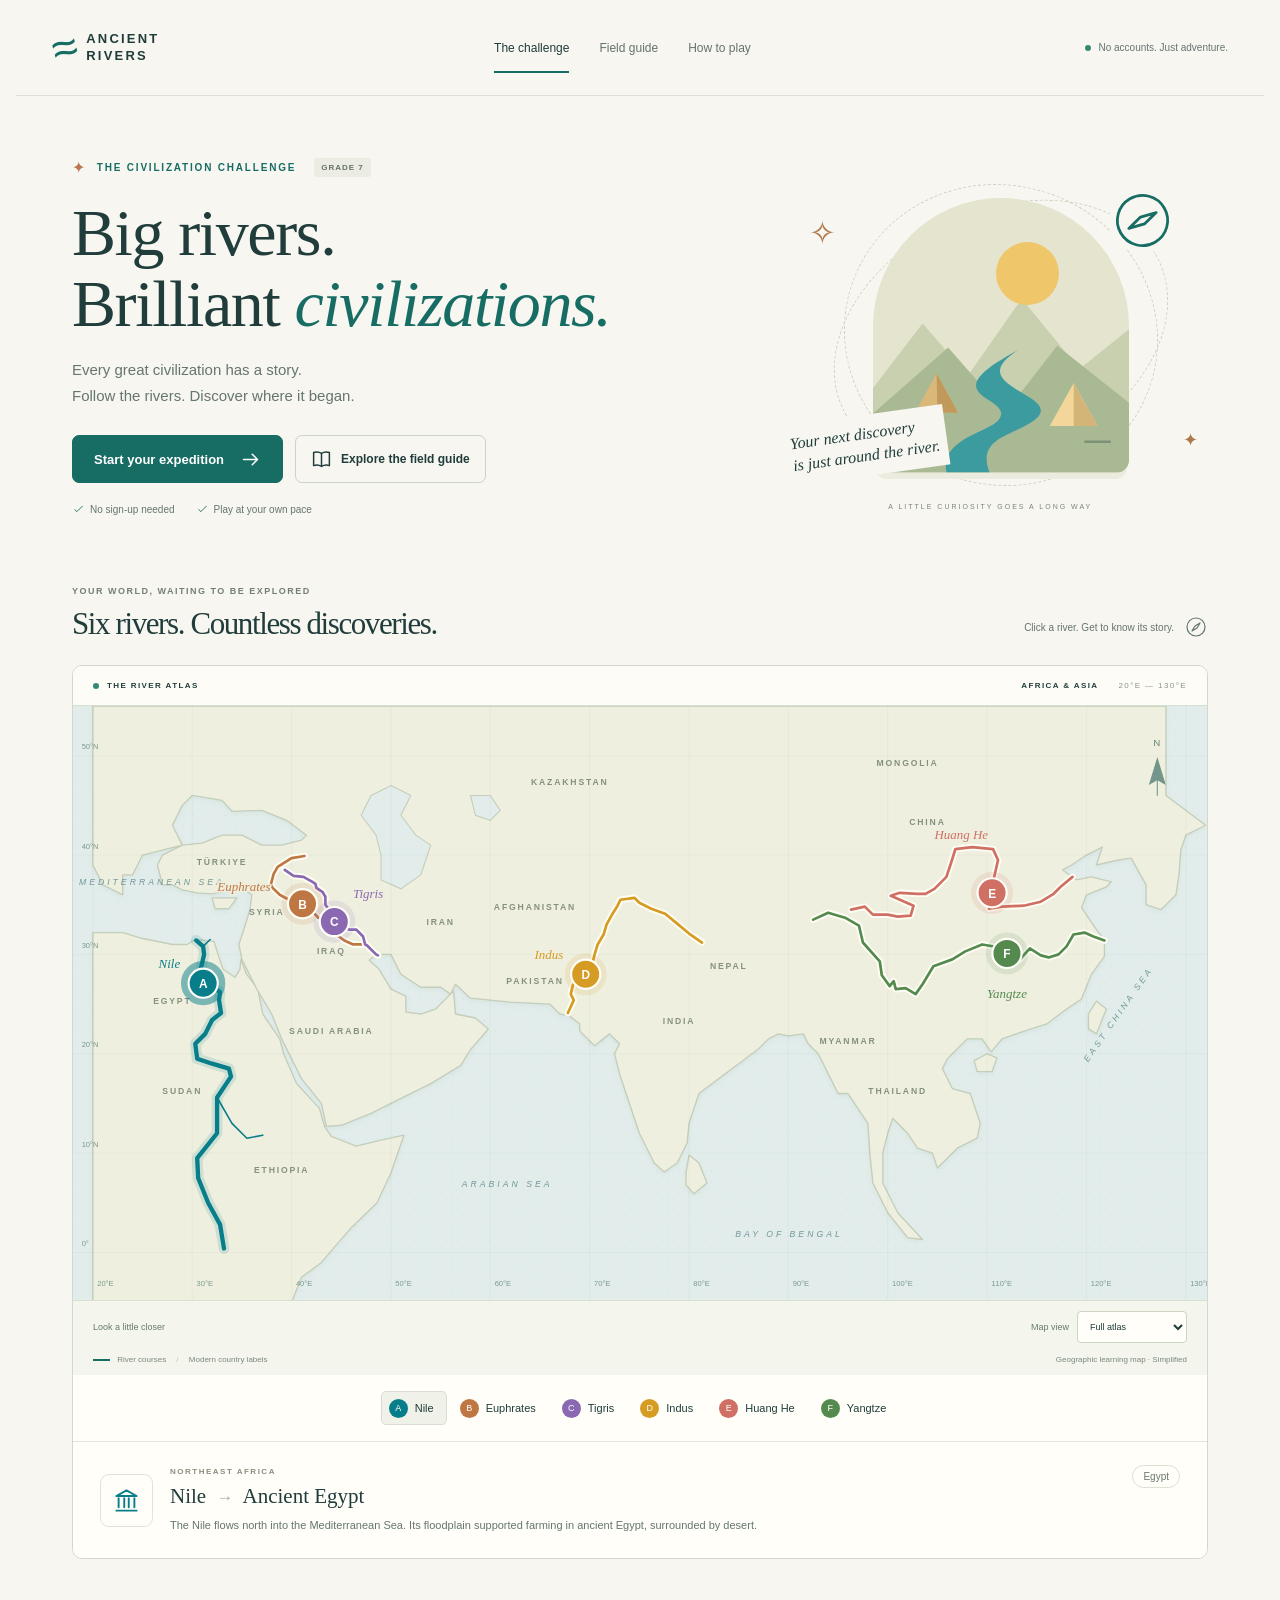
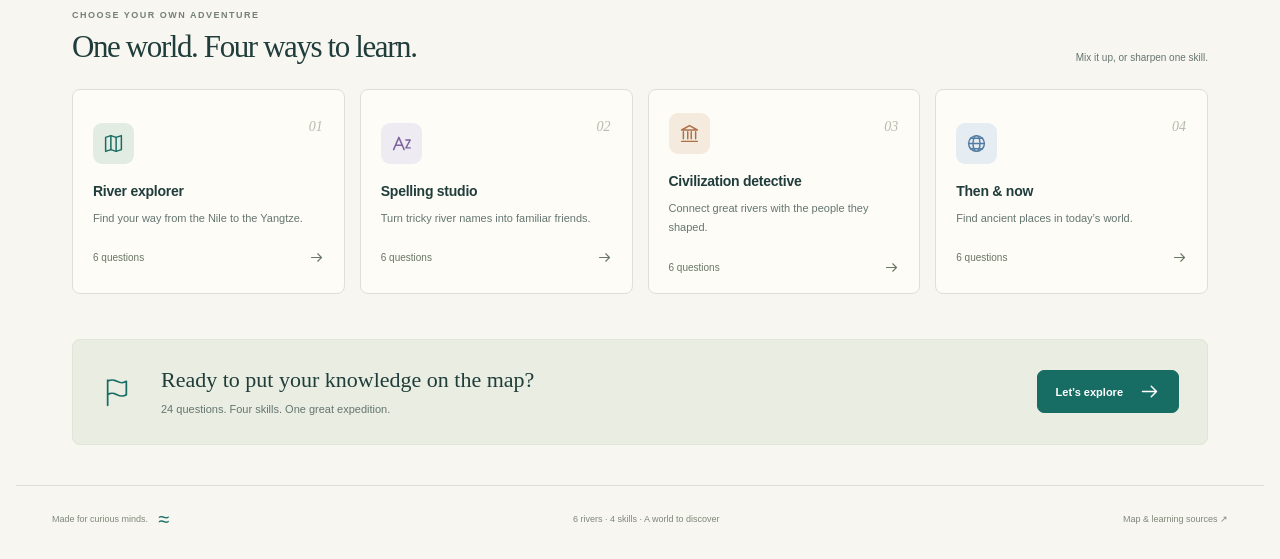
==== index.html @ 224154b9 "Add completed Ancient Rivers and Civilizations Challenge game" ====
<!doctype html>
<html lang="en">
<head>
  <meta charset="UTF-8">
  <meta name="viewport" content="width=device-width, initial-scale=1">
  <meta name="theme-color" content="#f7f6f0">
  <meta name="description" content="Explore six great rivers, discover ancient civilizations, and test your geography and spelling. A free, account-free challenge for middle school.">
  <title>Ancient Rivers · The Civilization Challenge</title>
  <link rel="icon" href="data:image/svg+xml,%3Csvg xmlns=%27http://www.w3.org/2000/svg%27 viewBox=%270 0 40 40%27%3E%3Crect width=%2740%27 height=%2740%27 rx=%279%27 fill=%27%23176d64%27/%3E%3Ctext x=%277%27 y=%2730%27 font-size=%2736%27 fill=%27white%27%3E≈%3C/text%3E%3C/svg%3E">
  <link rel="stylesheet" href="styles.css">
  <script src="data.js" defer></script>
  <script src="app.js" defer></script>
</head>
<body>
  <a class="skip-link" href="#main">Skip to content</a>
  <header class="site-header">
    <a class="brand" href="#home" aria-label="Ancient Rivers home"><span class="brand-mark" aria-hidden="true">≈</span><span>ANCIENT<span class="brand-bottom">RIVERS</span></span></a>
    <nav aria-label="Main navigation"><a href="#home" data-nav="home">The challenge</a><a href="#guide" data-nav="guide">Field guide</a><a href="#how" data-nav="how">How to play</a></nav>
    <span class="header-note"><span class="green-dot"></span>No accounts. Just adventure.</span>
  </header>
  <main id="main" tabindex="-1"></main>
  <footer class="site-footer"><span>Made for curious minds. <span class="footer-wave">≈</span></span><span>6 rivers · 4 skills · A world to discover</span><button class="text-button" id="sources-button">Map & learning sources ↗</button></footer>
  <dialog id="sources-dialog" aria-labelledby="sources-title"><button class="dialog-close" aria-label="Close sources">×</button><span class="eyebrow">THE EXPLORER’S NOTES</span><h2 id="sources-title">A little context matters.</h2><p>This learning map uses a longitude/latitude projection. Coastlines and river courses are hand-generalized for classroom use, not navigation. Country names mark approximate locations; they are not political boundaries.</p><p>Ancient civilizations did not share today’s country borders. Questions use specific river sections or sites when a river crosses several countries. Dates are approximate.</p><h3>Further reading & fact checking</h3><ul><li><a href="https://www.britannica.com/place/Nile-River" target="_blank" rel="noopener noreferrer">Encyclopaedia Britannica: Nile River</a></li><li><a href="https://www.britannica.com/place/Tigris-Euphrates-river-system" target="_blank" rel="noopener noreferrer">Britannica: Tigris–Euphrates river system</a></li><li><a href="https://www.britannica.com/place/Indus-River" target="_blank" rel="noopener noreferrer">Britannica: Indus River</a></li><li><a href="https://www.britannica.com/place/Yellow-River" target="_blank" rel="noopener noreferrer">Britannica: Yellow River (Huang He)</a></li><li><a href="https://www.britannica.com/place/Yangtze-River" target="_blank" rel="noopener noreferrer">Britannica: Yangtze River</a></li><li><a href="https://www.britannica.com/topic/Indus-civilization" target="_blank" rel="noopener noreferrer">Britannica: Indus civilization</a></li><li><a href="https://www.britannica.com/place/Mesopotamia-historical-region-Asia" target="_blank" rel="noopener noreferrer">Britannica: Mesopotamia</a></li></ul><p class="small">The game itself uses only local files. These optional reading links need internet access.</p></dialog>
  <dialog id="leave-dialog" aria-labelledby="leave-title"><h2 id="leave-title">Leave this expedition?</h2><p>Your current round will end. Your saved best score will stay on this browser.</p><div class="dialog-actions"><button class="button secondary" id="keep-playing">Keep playing</button><button class="button" id="leave-game">Leave round</button></div></dialog>
  <noscript><p class="noscript">Please enable JavaScript to play this interactive game. No account or internet connection is required once the files are loaded.</p></noscript>
</body>
</html>
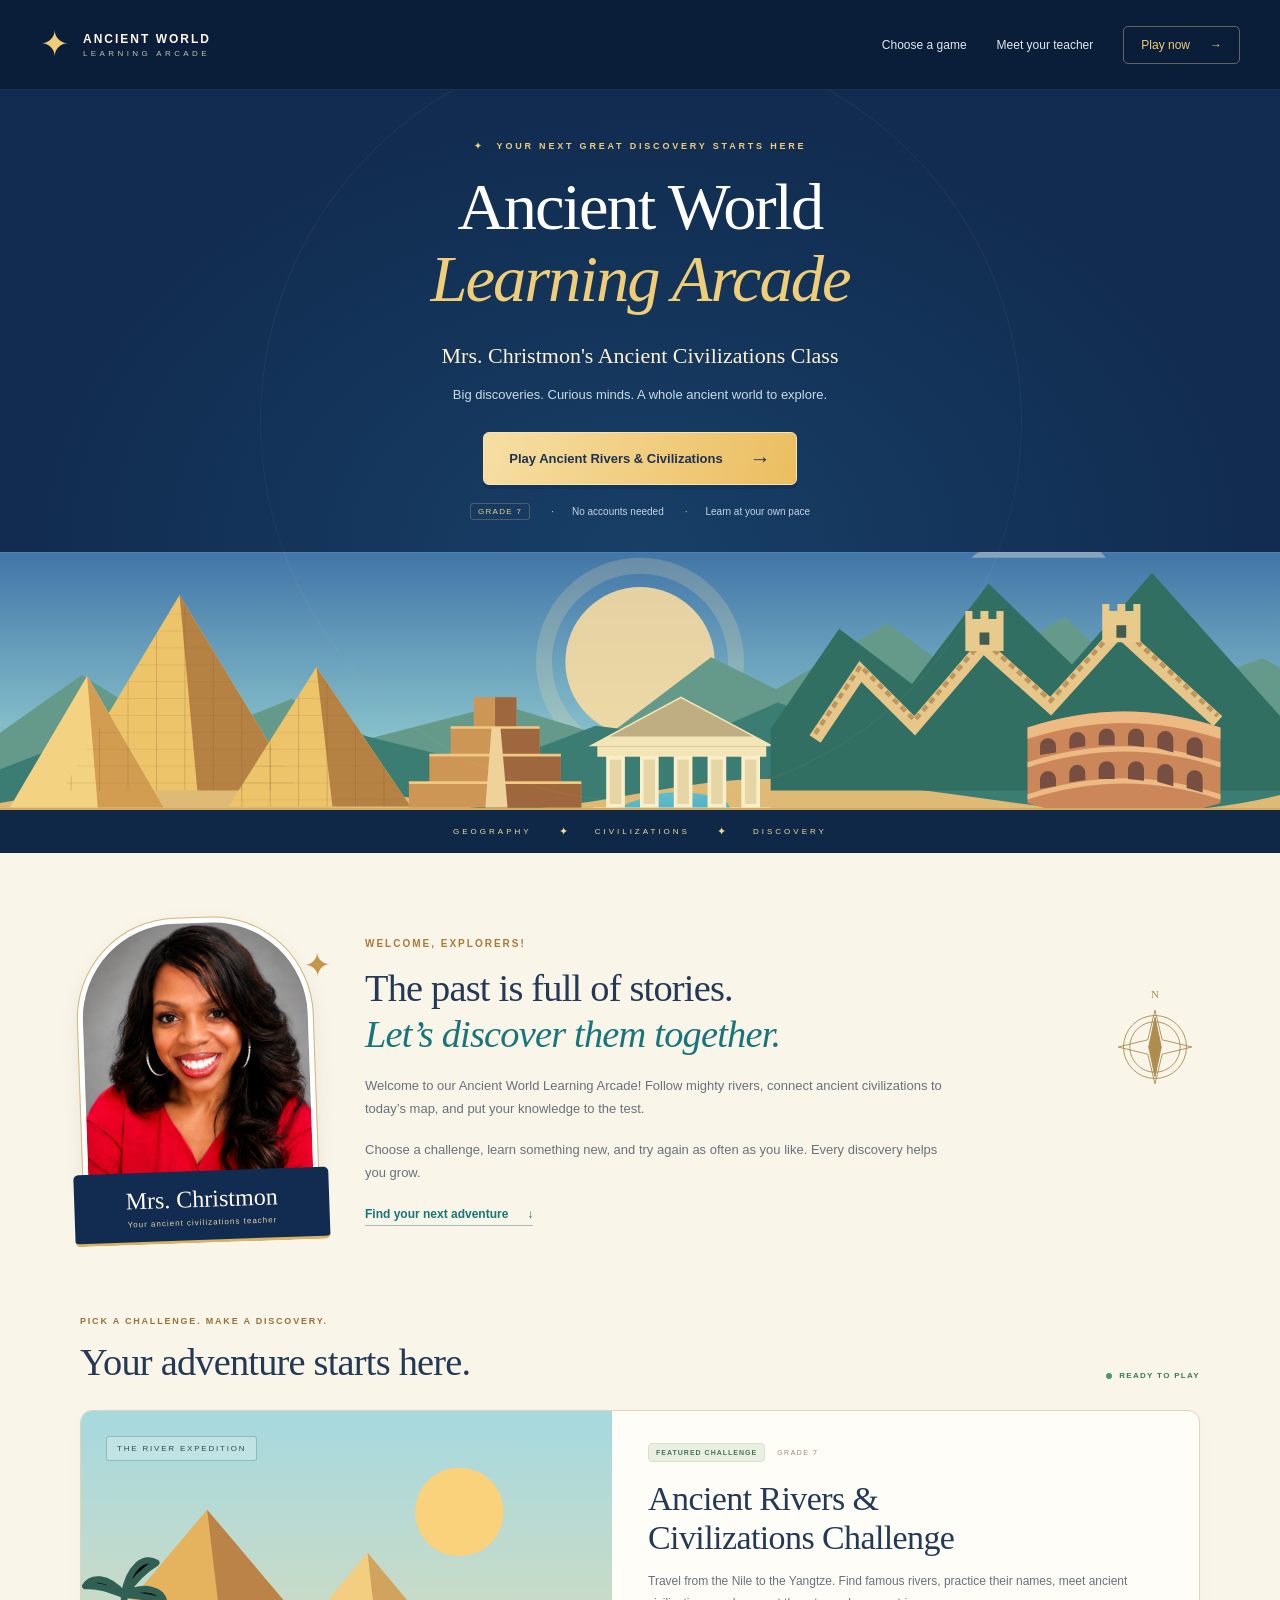
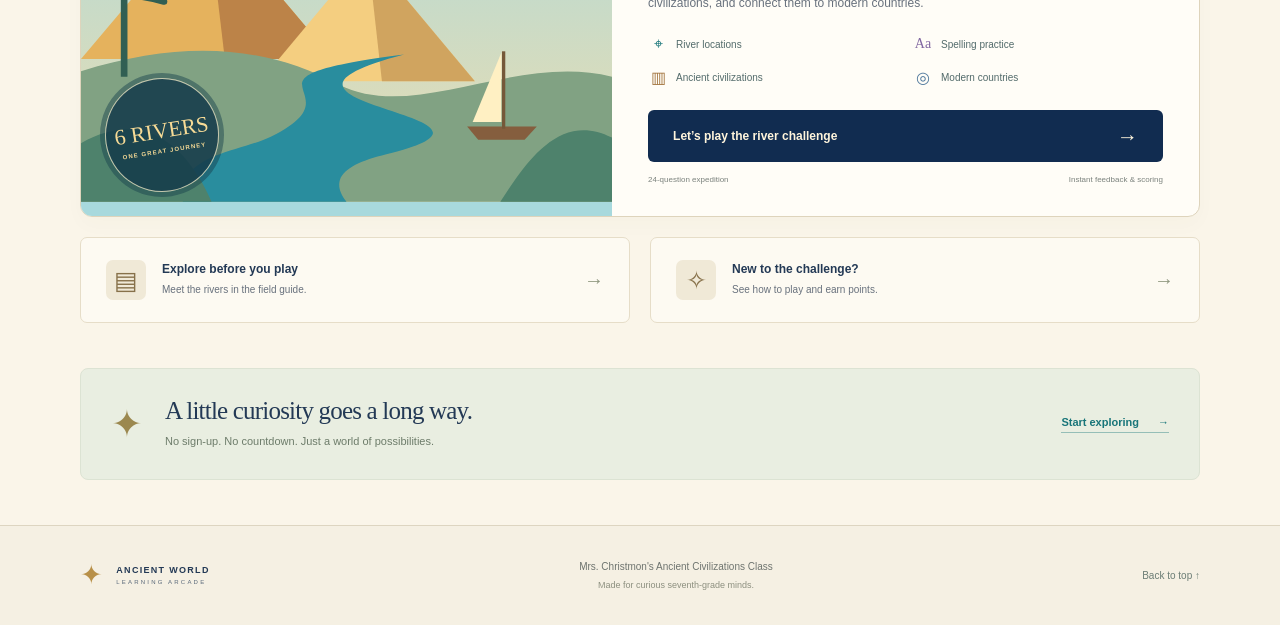
==== commit 6a9207a3: "Add Ancient World Learning Arcade class homepage" ====
--- a/index.html
+++ b/index.html
@@ -1,27 +1,38 @@
 <!doctype html>
 <html lang="en">
 <head>
-  <meta charset="UTF-8">
-  <meta name="viewport" content="width=device-width, initial-scale=1">
-  <meta name="theme-color" content="#f7f6f0">
-  <meta name="description" content="Explore six great rivers, discover ancient civilizations, and test your geography and spelling. A free, account-free challenge for middle school.">
-  <title>Ancient Rivers · The Civilization Challenge</title>
-  <link rel="icon" href="data:image/svg+xml,%3Csvg xmlns=%27http://www.w3.org/2000/svg%27 viewBox=%270 0 40 40%27%3E%3Crect width=%2740%27 height=%2740%27 rx=%279%27 fill=%27%23176d64%27/%3E%3Ctext x=%277%27 y=%2730%27 font-size=%2736%27 fill=%27white%27%3E≈%3C/text%3E%3C/svg%3E">
-  <link rel="stylesheet" href="styles.css">
-  <script src="data.js" defer></script>
-  <script src="app.js" defer></script>
+  <meta charset="utf-8">
+  <meta name="viewport" content="width=device-width,initial-scale=1">
+  <meta name="theme-color" content="#112c50">
+  <meta name="description" content="Mrs. Christmon's Ancient Civilizations Class. Explore the ancient world through the Ancient Rivers and Civilizations Challenge. Free, account-free learning for seventh grade.">
+  <title>Ancient World Learning Arcade | Mrs. Christmon's Class</title>
+  <link rel="icon" href="data:image/svg+xml,%3Csvg xmlns='http://www.w3.org/2000/svg' viewBox='0 0 40 40'%3E%3Crect width='40' height='40' rx='9' fill='%23112c50'/%3E%3Ctext x='8' y='29' font-size='28' fill='%23f0cd77'%3E✦%3C/text%3E%3C/svg%3E">
+  <link rel="stylesheet" href="arcade.css">
 </head>
 <body>
-  <a class="skip-link" href="#main">Skip to content</a>
-  <header class="site-header">
-    <a class="brand" href="#home" aria-label="Ancient Rivers home"><span class="brand-mark" aria-hidden="true">≈</span><span>ANCIENT<span class="brand-bottom">RIVERS</span></span></a>
-    <nav aria-label="Main navigation"><a href="#home" data-nav="home">The challenge</a><a href="#guide" data-nav="guide">Field guide</a><a href="#how" data-nav="how">How to play</a></nav>
-    <span class="header-note"><span class="green-dot"></span>No accounts. Just adventure.</span>
+  <a class="skip-link" href="#main">Skip to the arcade</a>
+  <header class="arcade-header">
+    <a class="arcade-brand" href="./" aria-label="Ancient World Learning Arcade home"><span aria-hidden="true">✦</span><span>ANCIENT WORLD<small>LEARNING ARCADE</small></span></a>
+    <nav aria-label="Main navigation"><a href="#games">Choose a game</a><a href="#welcome">Meet your teacher</a><a class="nav-play" href="rivers/">Play now <span aria-hidden="true">→</span></a></nav>
   </header>
-  <main id="main" tabindex="-1"></main>
-  <footer class="site-footer"><span>Made for curious minds. <span class="footer-wave">≈</span></span><span>6 rivers · 4 skills · A world to discover</span><button class="text-button" id="sources-button">Map & learning sources ↗</button></footer>
-  <dialog id="sources-dialog" aria-labelledby="sources-title"><button class="dialog-close" aria-label="Close sources">×</button><span class="eyebrow">THE EXPLORER’S NOTES</span><h2 id="sources-title">A little context matters.</h2><p>This learning map uses a longitude/latitude projection. Coastlines and river courses are hand-generalized for classroom use, not navigation. Country names mark approximate locations; they are not political boundaries.</p><p>Ancient civilizations did not share today’s country borders. Questions use specific river sections or sites when a river crosses several countries. Dates are approximate.</p><h3>Further reading & fact checking</h3><ul><li><a href="https://www.britannica.com/place/Nile-River" target="_blank" rel="noopener noreferrer">Encyclopaedia Britannica: Nile River</a></li><li><a href="https://www.britannica.com/place/Tigris-Euphrates-river-system" target="_blank" rel="noopener noreferrer">Britannica: Tigris–Euphrates river system</a></li><li><a href="https://www.britannica.com/place/Indus-River" target="_blank" rel="noopener noreferrer">Britannica: Indus River</a></li><li><a href="https://www.britannica.com/place/Yellow-River" target="_blank" rel="noopener noreferrer">Britannica: Yellow River (Huang He)</a></li><li><a href="https://www.britannica.com/place/Yangtze-River" target="_blank" rel="noopener noreferrer">Britannica: Yangtze River</a></li><li><a href="https://www.britannica.com/topic/Indus-civilization" target="_blank" rel="noopener noreferrer">Britannica: Indus civilization</a></li><li><a href="https://www.britannica.com/place/Mesopotamia-historical-region-Asia" target="_blank" rel="noopener noreferrer">Britannica: Mesopotamia</a></li></ul><p class="small">The game itself uses only local files. These optional reading links need internet access.</p></dialog>
-  <dialog id="leave-dialog" aria-labelledby="leave-title"><h2 id="leave-title">Leave this expedition?</h2><p>Your current round will end. Your saved best score will stay on this browser.</p><div class="dialog-actions"><button class="button secondary" id="keep-playing">Keep playing</button><button class="button" id="leave-game">Leave round</button></div></dialog>
-  <noscript><p class="noscript">Please enable JavaScript to play this interactive game. No account or internet connection is required once the files are loaded.</p></noscript>
+  <main id="main">
+    <section class="hero" aria-labelledby="hero-title">
+      <div class="hero-content"><span class="eyebrow"><span aria-hidden="true">✦</span> YOUR NEXT GREAT DISCOVERY STARTS HERE</span><h1 id="hero-title">Ancient World<br><em>Learning Arcade</em></h1><p class="class-subtitle">Mrs. Christmon's Ancient Civilizations Class</p><p class="hero-description">Big discoveries. Curious minds. A whole ancient world to explore.</p><a class="button gold" href="rivers/">Play Ancient Rivers & Civilizations <span aria-hidden="true">→</span></a><div class="hero-tags"><span>GRADE 7</span><span>No accounts needed</span><span>Learn at your own pace</span></div></div>
+      <div class="landscape" role="img" aria-label="Illustrated ancient-world landmarks: Egyptian pyramids, a Mesopotamian ziggurat, a Greek temple, the Great Wall of China, and a Roman amphitheater."></div>
+      <div class="hero-bottom"><span>GEOGRAPHY</span><span aria-hidden="true">✦</span><span>CIVILIZATIONS</span><span aria-hidden="true">✦</span><span>DISCOVERY</span></div>
+    </section>
+    <section class="welcome content-width" id="welcome" aria-labelledby="welcome-title">
+      <div class="teacher-card"><div class="photo-frame"><img src="assets/mrs-christmon.png" alt="Mrs. Christmon, your ancient civilizations teacher" width="420" height="560"></div><div class="teacher-caption"><strong>Mrs. Christmon</strong><span>Your ancient civilizations teacher</span></div><span class="teacher-star" aria-hidden="true">✦</span></div>
+      <div class="welcome-copy"><span class="eyebrow">WELCOME, EXPLORERS!</span><h2 id="welcome-title">The past is full of stories.<br> <em>Let’s discover them together.</em></h2><p>Welcome to our Ancient World Learning Arcade! Follow mighty rivers, connect ancient civilizations to today’s map, and put your knowledge to the test.</p><p>Choose a challenge, learn something new, and try again as often as you like. Every discovery helps you grow.</p><a class="text-link" href="#games">Find your next adventure <span aria-hidden="true">↓</span></a></div>
+      <div class="compass" aria-hidden="true"><span>N</span><svg viewBox="0 0 100 100"><circle cx="50" cy="50" r="35"/><circle cx="50" cy="50" r="28"/><path d="M50 9 58 42 91 50 58 58 50 91 42 58 9 50 42 42Z"/><path class="needle" d="m50 17 7 33-7 33-7-33Z"/><circle cx="50" cy="50" r="4"/></svg></div>
+    </section>
+    <section class="games content-width" id="games" aria-labelledby="games-title">
+      <div class="section-heading"><div><span class="eyebrow">PICK A CHALLENGE. MAKE A DISCOVERY.</span><h2 id="games-title">Your adventure starts here.</h2></div><span class="ready-badge"><span></span> READY TO PLAY</span></div>
+      <article class="featured-game"><div class="game-art" aria-hidden="true"><span class="art-label">THE RIVER EXPEDITION</span><svg viewBox="0 0 480 340"><defs><linearGradient id="artSky" x2="0" y2="1"><stop stop-color="#a8d9dd"/><stop offset="1" stop-color="#ecddb0"/></linearGradient></defs><path fill="url(#artSky)" d="M0 0h480v340H0z"/><circle cx="342" cy="78" r="40" fill="#f9d27b"/><path d="m0 211 114-135 114 135H0Z" fill="#e5b25d"/><path d="m114 76 114 135h-98Z" fill="#bc8348"/><path d="m162 231 97-116 97 116H162Z" fill="#f4ce80"/><path d="m259 115 97 116h-84Z" fill="#d0a45f"/><path d="M0 222c93-29 167-23 233 12 68 35 160-29 247-7v113H0Z" fill="#81a283"/><path d="M292 207c-175 46 133 54-16 90-33 8-54 20-36 43H92c-7-43 52-45 80-59 85-42-50-52 120-74Z" fill="#298d9e"/><path d="M0 287c53-30 93-4 118 53H0ZM480 282c-47-24-77 21-101 58h101Z" fill="#4e826c"/><path d="M39 227v-74m0 0c-16-18-30-16-35-8 13-1 24 4 35 8Zm0 0c4-25 18-36 29-29-12 7-21 17-29 29Zm0 0c19-10 34-4 36 6-14-4-25-6-36-6Z" stroke="#315f53" stroke-width="6" stroke-linejoin="round"/><path d="m354 268 26-63v63h-26Z" fill="#fff0c3"/><path d="M349 272h63l-11 12h-42Z" fill="#855e3e"/><path d="M382 204v70" stroke="#755839" stroke-width="3"/></svg><span class="art-stamp">6 RIVERS<br><strong>ONE GREAT JOURNEY</strong></span></div><div class="game-info"><div class="game-labels"><span class="pill">FEATURED CHALLENGE</span><span class="grade">GRADE 7</span></div><h3>Ancient Rivers &<br>Civilizations Challenge</h3><p>Travel from the Nile to the Yangtze. Find famous rivers, practice their names, meet ancient civilizations, and connect them to modern countries.</p><ul class="game-skills"><li><span aria-hidden="true">⌖</span> River locations</li><li><span aria-hidden="true">Aa</span> Spelling practice</li><li><span aria-hidden="true">▥</span> Ancient civilizations</li><li><span aria-hidden="true">◎</span> Modern countries</li></ul><a class="button navy" href="rivers/">Let’s play the river challenge <span aria-hidden="true">→</span></a><div class="game-details"><span>24-question expedition</span><span>Instant feedback & scoring</span></div></div></article>
+      <div class="quick-links"><a href="rivers/#guide"><span class="quick-icon" aria-hidden="true">▤</span><div><h3>Explore before you play</h3><p>Meet the rivers in the field guide.</p></div><span aria-hidden="true">→</span></a><a href="rivers/#how"><span class="quick-icon" aria-hidden="true">✧</span><div><h3>New to the challenge?</h3><p>See how to play and earn points.</p></div><span aria-hidden="true">→</span></a></div>
+    </section>
+    <section class="discovery-strip content-width"><span class="discovery-icon" aria-hidden="true">✦</span><div><h2>A little curiosity goes a long way.</h2><p>No sign-up. No countdown. Just a world of possibilities.</p></div><a href="rivers/" class="text-link">Start exploring <span aria-hidden="true">→</span></a></section>
+  </main>
+  <footer><a class="arcade-brand" href="./"><span aria-hidden="true">✦</span><span>ANCIENT WORLD<small>LEARNING ARCADE</small></span></a><p>Mrs. Christmon's Ancient Civilizations Class<br><span>Made for curious seventh-grade minds.</span></p><a href="#main">Back to top ↑</a></footer>
 </body>
 </html>
--- a/arcade.css
+++ b/arcade.css
@@ -0,0 +1,250 @@
+:root {
+  --navy: #112c50;
+  --navy-deep: #0a1d39;
+  --gold: #f0cd77;
+  --cream: #faf5e9;
+  --ink: #233955;
+  --muted: #68717d;
+  --line: #e6ddc8;
+  --teal: #187579;
+  font-family: 'Segoe UI', Arial, sans-serif;
+  color: var(--ink);
+  background: var(--cream);
+}
+* { box-sizing: border-box; }
+html { scroll-behavior: smooth; scroll-padding-top: 20px; }
+body { margin: 0; }
+a { color: inherit; text-underline-offset: 4px; }
+a, button, select { -webkit-tap-highlight-color: transparent; }
+a:focus-visible { outline: 3px solid #bf7c26; outline-offset: 5px; border-radius: 3px; }
+h1, h2, h3, p { margin: 0; }
+h1, h2, h3 { font-family: Georgia, 'Times New Roman', serif; font-weight: 400; }
+p { line-height: 1.8; }
+em { font-style: italic; }
+.content-width { width: min(1120px, calc(100% - 64px)); margin-inline: auto; }
+.arcade-header { min-height: 90px; padding: 16px max(32px, calc((100vw - 1200px) / 2)); display: flex; align-items: center; justify-content: space-between; gap: 25px; background: var(--navy-deep); color: #fff7e7; border-bottom: 1px solid #ffffff16; }
+.arcade-brand { display: flex; align-items: center; gap: 12px; text-decoration: none; letter-spacing: 2px; font-size: 12px; font-weight: 750; line-height: 1.5; flex-shrink: 0; }
+.arcade-brand > span:first-child { color: var(--gold); font-size: 35px; font-weight: 400; }
+.arcade-brand small { display: block; letter-spacing: 3.4px; font-size: 8px; font-weight: 500; opacity: .75; }
+.arcade-header nav { display: flex; align-items: center; gap: 30px; }
+.arcade-header nav a { font-size: 12px; text-decoration: none; color: #e2e8ef; }
+.arcade-header nav a:hover { color: var(--gold); }
+.arcade-header .nav-play { border: 1px solid #ecd39666; padding: 11px 17px; color: var(--gold); border-radius: 5px; display: flex; gap: 20px; }
+.hero { background: var(--navy); color: white; position: relative; overflow: hidden; text-align: center; }
+.hero:before { content: ''; width: 760px; height: 760px; border: 1px solid #f0cd7714; border-radius: 50%; position: absolute; left: calc(50% - 380px); top: -50px; pointer-events: none; }
+.hero-content { padding: 49px 24px 32px; position: relative; z-index: 1; background: radial-gradient(ellipse at bottom, #183f67 0, transparent 68%); }
+.eyebrow { display: block; font-size: 10px; font-weight: 700; letter-spacing: 2px; line-height: 1.7; }
+.hero .eyebrow { color: var(--gold); font-size: 9px; letter-spacing: 2.8px; }
+.hero .eyebrow span { margin-right: 7px; }
+h1 { font-size: clamp(46px, 5.2vw, 72px); letter-spacing: -2px; line-height: 1.07; margin-top: 17px; }
+h1 em { color: var(--gold); }
+.class-subtitle { font-family: Georgia, 'Times New Roman', serif; font-size: clamp(16px, 2vw, 22px); margin-top: 22px; color: #fff2d0; }
+.hero-description { font-size: 13px; margin-top: 8px; color: #ccd9e6; }
+.button { display: inline-flex; align-items: center; justify-content: center; gap: 27px; min-height: 52px; padding: 15px 25px; border-radius: 6px; font-size: 13px; text-decoration: none; font-weight: 750; transition: transform .2s, box-shadow .2s; }
+.button > span { font-size: 21px; font-weight: 400; line-height: 1; }
+.button:hover { transform: translateY(-2px); box-shadow: 0 5px 16px #061e3530; }
+.button.gold { color: #1d3350; background: linear-gradient(110deg, #f6dfa4, #ebbd5f); border: 1px solid #fae3af; box-shadow: 0 4px 0 #061e3530; margin-top: 25px; }
+.button.gold:focus-visible { outline-color: white; }
+.hero-tags { display: flex; justify-content: center; gap: 21px; margin-top: 18px; font-size: 10px; color: #c8d4df; align-items: center; }
+.hero-tags span:first-child { color: var(--gold); font-size: 8px; letter-spacing: 1.3px; border: 1px solid #f0cd7740; border-radius: 3px; padding: 3px 7px; }
+.hero-tags span + span:before { content: '·'; color: var(--gold); margin-right: 18px; }
+.landscape { background: url('assets/ancient-world.svg') center 54% / cover no-repeat; height: clamp(165px, 20vw, 275px); max-height: 275px; border-top: 1px solid #ffffff14; }
+.hero-bottom { display: flex; gap: 27px; justify-content: center; align-items: center; font-size: 8px; letter-spacing: 3px; background: #0f2847; padding: 15px; border-top: 2px solid #d3a95d; color: #f3d99c; }
+.hero-bottom span:nth-child(even) { font-size: 11px; letter-spacing: 0; }
+.welcome { padding-block: 65px; display: grid; grid-template-columns: 235px 1fr 90px; gap: 50px; align-items: center; position: relative; }
+.teacher-card { position: relative; transform: rotate(-2deg); }
+.photo-frame { border: 5px solid white; outline: 1px solid #d2b77c; border-radius: 100px 100px 9px 9px; overflow: hidden; box-shadow: 0 8px 20px #35404518; background: #d4d2cb; }
+.photo-frame img { width: 100%; height: 255px; display: block; object-fit: cover; object-position: center 28%; }
+.teacher-caption { background: var(--navy); color: #fff9ec; border-radius: 5px; margin: -12px -10px 0; padding: 15px 12px 13px; position: relative; border-bottom: 3px solid #d7b367; text-align: center; }
+.teacher-caption strong { font-family: Georgia, 'Times New Roman', serif; font-size: 24px; font-weight: 400; }
+.teacher-caption span { display: block; font-size: 8px; letter-spacing: 1px; color: #e8d3a2; margin-top: 5px; }
+.teacher-star { position: absolute; right: -21px; top: 32px; font-size: 33px; color: #c49649; }
+.welcome-copy .eyebrow { color: #aa7a36; margin-bottom: 13px; }
+h2 { font-size: clamp(28px, 3vw, 39px); line-height: 1.2; letter-spacing: -.8px; }
+.welcome-copy h2 em { color: var(--teal); }
+.welcome-copy p { font-size: 13px; color: var(--muted); margin-top: 17px; max-width: 590px; }
+.text-link { display: inline-flex; align-items: center; gap: 19px; color: var(--teal); text-decoration: none; border-bottom: 1px solid #18757966; padding-bottom: 4px; font-size: 12px; font-weight: 700; }
+.text-link:hover { border-color: var(--teal); }
+.welcome-copy .text-link { margin-top: 22px; }
+.compass { width: 90px; color: #a88d52; text-align: center; align-self: center; margin-top: -80px; }
+.compass span { font-family: Georgia, 'Times New Roman', serif; font-size: 11px; }
+.compass svg { width: 100%; stroke: currentColor; stroke-width: 1; fill: none; }
+.compass .needle { fill: #b18d4d; }
+.games { padding-top: 6px; scroll-margin-top: 30px; }
+.section-heading { display: flex; justify-content: space-between; gap: 20px; align-items: end; margin-bottom: 25px; }
+.section-heading .eyebrow { color: #96713d; margin-bottom: 10px; font-size: 9px; letter-spacing: 1.8px; }
+.ready-badge { display: inline-flex; align-items: center; gap: 7px; font-size: 8px; letter-spacing: 1.3px; font-weight: 700; color: #3d775e; white-space: nowrap; padding-bottom: 5px; }
+.ready-badge > span { width: 6px; height: 6px; border-radius: 50%; background: #4a9975; }
+.featured-game { display: grid; grid-template-columns: .95fr 1.05fr; background: #fffdf7; border: 1px solid #ded4bc; border-radius: 12px; overflow: hidden; box-shadow: 0 8px 20px #524a3006; }
+.game-art { position: relative; background: #a8d9dd; overflow: hidden; min-height: 370px; display: flex; align-items: end; }
+.game-art > svg { position: absolute; width: 100%; height: 100%; inset: 0; object-fit: cover; }
+.art-label { position: absolute; top: 25px; left: 25px; z-index: 1; padding: 7px 10px; color: #284d57; font-size: 8px; letter-spacing: 1.8px; border: 1px solid #34677655; border-radius: 3px; background: #d9eeee77; }
+.art-stamp { border: 1px solid #fff5cfbb; background: #173e4ce6; border-radius: 100%; width: 114px; height: 114px; display: flex; align-items: center; justify-content: center; flex-direction: column; color: #f7db96; font-family: Georgia, 'Times New Roman', serif; font-size: 22px; text-align: center; line-height: 1.5; position: absolute; bottom: 24px; left: 24px; transform: rotate(-9deg); box-shadow: 0 0 0 5px #173e4c77; }
+.art-stamp strong { font-family: 'Segoe UI', Arial, sans-serif; font-size: 6px; letter-spacing: 1.1px; font-weight: 600; }
+.game-info { padding: 32px 36px; }
+.game-labels { display: flex; align-items: center; gap: 12px; margin-bottom: 17px; }
+.pill { background: #e9efe1; color: #49715c; border: 1px solid #d8e1cc; border-radius: 4px; font-size: 7px; letter-spacing: 1px; font-weight: 700; padding: 5px 7px; }
+.grade { font-size: 7px; letter-spacing: 1.5px; color: #968b72; }
+.game-info h3 { font-size: 34px; line-height: 1.15; letter-spacing: -.6px; }
+.game-info > p { font-size: 12px; margin-top: 14px; color: var(--muted); line-height: 1.8; }
+.game-skills { list-style: none; padding: 0; margin: 20px 0 23px; display: grid; grid-template-columns: repeat(2, 1fr); gap: 13px 15px; }
+.game-skills li { display: flex; align-items: center; gap: 8px; font-size: 10px; color: #536b6b; }
+.game-skills li > span { font-size: 16px; color: var(--teal); width: 20px; height: 20px; display: inline-flex; align-items: center; justify-content: center; }
+.game-skills li:nth-child(2) > span { font-family: Georgia, 'Times New Roman', serif; font-size: 14px; color: #8066a0; }
+.game-skills li:nth-child(3) > span { color: #a57843; }
+.game-skills li:nth-child(4) > span { color: #547c9f; }
+.button.navy { background: var(--navy); color: #fff5dc; width: 100%; justify-content: space-between; font-size: 12px; }
+.button.navy:hover { background: #20466c; }
+.game-details { margin-top: 13px; font-size: 8px; color: #7b827d; display: flex; gap: 12px; justify-content: space-between; }
+.quick-links { display: grid; grid-template-columns: 1fr 1fr; gap: 20px; margin-top: 20px; }
+.quick-links > a { display: flex; align-items: center; gap: 16px; padding: 22px 25px; border: 1px solid var(--line); border-radius: 7px; background: #fdfaf2; text-decoration: none; transition: border-color .2s; }
+.quick-links > a:hover { border-color: #9aa992; }
+.quick-icon { color: #87714a; background: #f0e9d7; border-radius: 7px; width: 40px; height: 40px; font-size: 25px; display: inline-flex; align-items: center; justify-content: center; flex-shrink: 0; }
+.quick-links h3 { font-family: 'Segoe UI', Arial, sans-serif; font-size: 12px; font-weight: 650; margin-bottom: 5px; }
+.quick-links p { font-size: 10px; color: var(--muted); }
+.quick-links > a > span:last-child { margin-left: auto; color: #8e967f; font-size: 20px; }
+.discovery-strip { margin-block: 45px; background: #e9eee1; border: 1px solid #dce3d3; border-radius: 8px; padding: 27px 30px; display: flex; align-items: center; gap: 22px; }
+.discovery-icon { font-size: 38px; color: #9b884f; }
+.discovery-strip h2 { font-size: 25px; }
+.discovery-strip p { font-size: 11px; color: #6d7c6a; margin-top: 6px; }
+.discovery-strip .text-link { margin-left: auto; font-size: 11px; white-space: nowrap; }
+footer { border-top: 1px solid #ddd5c1; display: flex; justify-content: space-between; align-items: center; gap: 25px; padding: 29px max(32px, calc((100vw - 1120px) / 2)); background: #f5f0e3; }
+footer .arcade-brand { font-size: 9px; letter-spacing: 1.3px; }
+footer .arcade-brand small { font-size: 6px; letter-spacing: 2.2px; }
+footer .arcade-brand > span:first-child { color: #b89048; font-size: 27px; }
+footer p { font-size: 10px; color: #6e746f; text-align: center; }
+footer p span { font-size: 9px; color: #8c8f7f; }
+footer > a:last-child { font-size: 10px; color: #6b7d75; text-decoration: none; }
+.skip-link { position: fixed; top: -100px; left: 12px; z-index: 20; background: var(--gold); color: var(--navy); padding: 13px; border-radius: 4px; }
+.skip-link:focus-visible { top: 12px; }
+@media (min-width: 1500px) {
+  .hero-content { padding-top: 56px; }
+  .landscape { background-position: center 60%; }
+}
+@media (max-width: 1000px) {
+  .welcome { grid-template-columns: 210px 1fr; gap: 38px; padding-block: 50px; }
+  .compass { display: none; }
+  .photo-frame img { height: 240px; }
+  .game-info { padding: 28px; }
+  .game-info h3 { font-size: 30px; }
+  .game-details { font-size: 7px; }
+  .game-art { min-height: 390px; }
+}
+@media (max-width: 760px) {
+  .content-width { width: calc(100% - 40px); }
+  .arcade-header { padding: 15px 20px; min-height: 77px; }
+  .arcade-brand { font-size: 10px; gap: 8px; letter-spacing: 1px; }
+  .arcade-brand small { font-size: 6px; letter-spacing: 2.4px; }
+  .arcade-brand > span:first-child { font-size: 29px; }
+  .arcade-header nav { gap: 18px; }
+  .arcade-header nav a { font-size: 10px; }
+  .arcade-header nav a:nth-child(2) { display: none; }
+  .arcade-header .nav-play { padding: 9px 12px; gap: 12px; }
+  .hero-content { padding: 38px 20px 27px; }
+  .hero .eyebrow { font-size: 7px; letter-spacing: 1.8px; }
+  h1 { margin-top: 16px; font-size: 55px; }
+  .hero-description { font-size: 11px; }
+  .class-subtitle { margin-top: 18px; font-size: 18px; }
+  .hero .button { font-size: 12px; padding: 14px 22px; }
+  .hero-tags { font-size: 8px; gap: 12px; }
+  .hero-tags span + span:before { margin-right: 10px; }
+  .landscape { height: 185px; background-size: auto 230px; background-position: center 57%; }
+  .hero-bottom { font-size: 7px; gap: 20px; letter-spacing: 2px; padding: 13px; }
+  .welcome { grid-template-columns: 160px 1fr; gap: 28px; }
+  .photo-frame img { height: 210px; }
+  .teacher-caption { margin-inline: -6px; padding: 13px 8px; }
+  .teacher-caption strong { font-size: 21px; }
+  .teacher-caption span { font-size: 7px; letter-spacing: .3px; }
+  h2 { font-size: 29px; }
+  .welcome-copy .eyebrow { font-size: 8px; margin-bottom: 10px; }
+  .welcome-copy p { font-size: 12px; margin-top: 12px; }
+  .welcome-copy .text-link { font-size: 11px; }
+  .featured-game { grid-template-columns: 1fr; }
+  .game-art { min-height: 280px; }
+  .game-art > svg { height: auto; min-height: 100%; top: -40px; }
+  .art-stamp { width: 96px; height: 96px; font-size: 21px; }
+  .art-stamp strong { font-size: 5px; }
+  .game-info { padding: 30px; }
+  .game-info h3 { font-size: 36px; }
+  .game-info > p { font-size: 13px; }
+  .game-skills li { font-size: 11px; }
+  .game-details { font-size: 9px; }
+  .section-heading h2 { font-size: 30px; }
+  .section-heading .eyebrow { font-size: 7px; letter-spacing: 1px; }
+  .ready-badge { font-size: 7px; letter-spacing: .8px; }
+  .quick-links { gap: 12px; }
+  .quick-links > a { padding: 19px 16px; gap: 10px; }
+  .quick-links h3 { font-size: 11px; line-height: 1.5; }
+  .quick-links p { font-size: 9px; }
+  .quick-icon { width: 30px; height: 34px; font-size: 21px; }
+  .discovery-strip { padding: 23px; gap: 16px; flex-wrap: wrap; }
+  .discovery-strip h2 { font-size: 24px; }
+  .discovery-strip .text-link { margin-left: 48px; }
+  footer { padding: 23px 20px; flex-wrap: wrap; }
+  footer p { text-align: right; font-size: 9px; }
+  footer > a:last-child { flex-basis: 100%; text-align: center; font-size: 9px; }
+}
+@media (max-width: 480px) {
+  .arcade-header { padding: 14px 16px; gap: 8px; }
+  .arcade-header nav { gap: 12px; }
+  .arcade-header nav > a:first-child { display: none; }
+  .arcade-header .nav-play { font-size: 10px; padding: 9px 11px; gap: 13px; }
+  .content-width { width: calc(100% - 36px); }
+  .hero-content { padding: 34px 16px 27px; }
+  .hero .eyebrow { font-size: 6px; letter-spacing: 1.5px; }
+  h1 { font-size: clamp(38px, 10.3vw, 49px); line-height: 1.13; letter-spacing: -1.2px; }
+  .class-subtitle { font-size: 16px; max-width: 290px; margin-inline: auto; line-height: 1.5; }
+  .hero-description { font-size: 11px; max-width: 270px; margin-inline: auto; margin-top: 10px; }
+  .hero .button { font-size: 11px; gap: 15px; padding: 15px 17px; min-height: 52px; margin-top: 23px; }
+  .hero-tags { gap: 9px; font-size: 7px; }
+  .hero-tags span:first-child { font-size: 6px; padding: 3px 5px; }
+  .hero-tags span + span:before { margin-right: 7px; }
+  .landscape { height: 150px; background-size: auto 184px; }
+  .hero-bottom { font-size: 6px; letter-spacing: 1.5px; gap: 13px; padding: 12px; }
+  .welcome { grid-template-columns: 1fr; gap: 30px; padding-block: 40px; }
+  .teacher-card { width: 180px; margin-inline: auto; }
+  .photo-frame img { height: 210px; }
+  .teacher-caption strong { font-size: 22px; }
+  .teacher-caption span { font-size: 7px; }
+  .teacher-star { top: 20px; right: -24px; }
+  .welcome-copy { text-align: center; }
+  .welcome-copy h2 { font-size: 29px; letter-spacing: -.8px; }
+  .welcome-copy h2 br { display: none; }
+  .welcome-copy p { font-size: 12px; line-height: 1.85; }
+  .welcome-copy .eyebrow { font-size: 8px; }
+  .welcome-copy .text-link { margin-top: 18px; font-size: 11px; }
+  .section-heading { gap: 12px; margin-bottom: 18px; }
+  .section-heading h2 { font-size: 29px; }
+  .section-heading .eyebrow { font-size: 6px; letter-spacing: .9px; }
+  .ready-badge { display: none; }
+  .game-art { min-height: 245px; }
+  .game-art > svg { top: -6px; }
+  .art-label { top: 18px; left: 18px; font-size: 7px; padding: 6px 8px; }
+  .art-stamp { height: 80px; width: 80px; bottom: 16px; left: 18px; font-size: 18px; }
+  .art-stamp strong { font-size: 4px; letter-spacing: .8px; }
+  .game-info { padding: 24px 21px; }
+  .game-info h3 { font-size: 31px; }
+  .game-info > p { font-size: 12px; }
+  .game-labels { margin-bottom: 15px; }
+  .game-skills { gap: 14px 10px; }
+  .game-skills li { font-size: 9px; gap: 6px; }
+  .button.navy { font-size: 11px; padding: 14px 17px; min-height: 52px; gap: 10px; }
+  .game-details { font-size: 7px; gap: 8px; }
+  .quick-links { grid-template-columns: 1fr; gap: 12px; margin-top: 15px; }
+  .quick-links > a { padding: 19px 18px; gap: 14px; }
+  .quick-links h3 { font-size: 12px; }
+  .quick-links p { font-size: 10px; }
+  .quick-icon { width: 36px; height: 36px; }
+  .discovery-strip { margin-block: 30px; padding: 22px 19px; gap: 13px; align-items: flex-start; }
+  .discovery-icon { font-size: 28px; }
+  .discovery-strip > div { flex: 1; min-width: calc(100% - 44px); }
+  .discovery-strip h2 { font-size: 24px; line-height: 1.3; }
+  .discovery-strip p { font-size: 10px; }
+  .discovery-strip .text-link { margin-left: 37px; font-size: 11px; }
+  footer { justify-content: center; gap: 18px; padding-block: 26px; }
+  footer p { flex-basis: 100%; text-align: center; line-height: 1.8; }
+}
+@media (prefers-reduced-motion: reduce) {
+  html { scroll-behavior: auto; }
+  * { transition: none !important; }
+}
